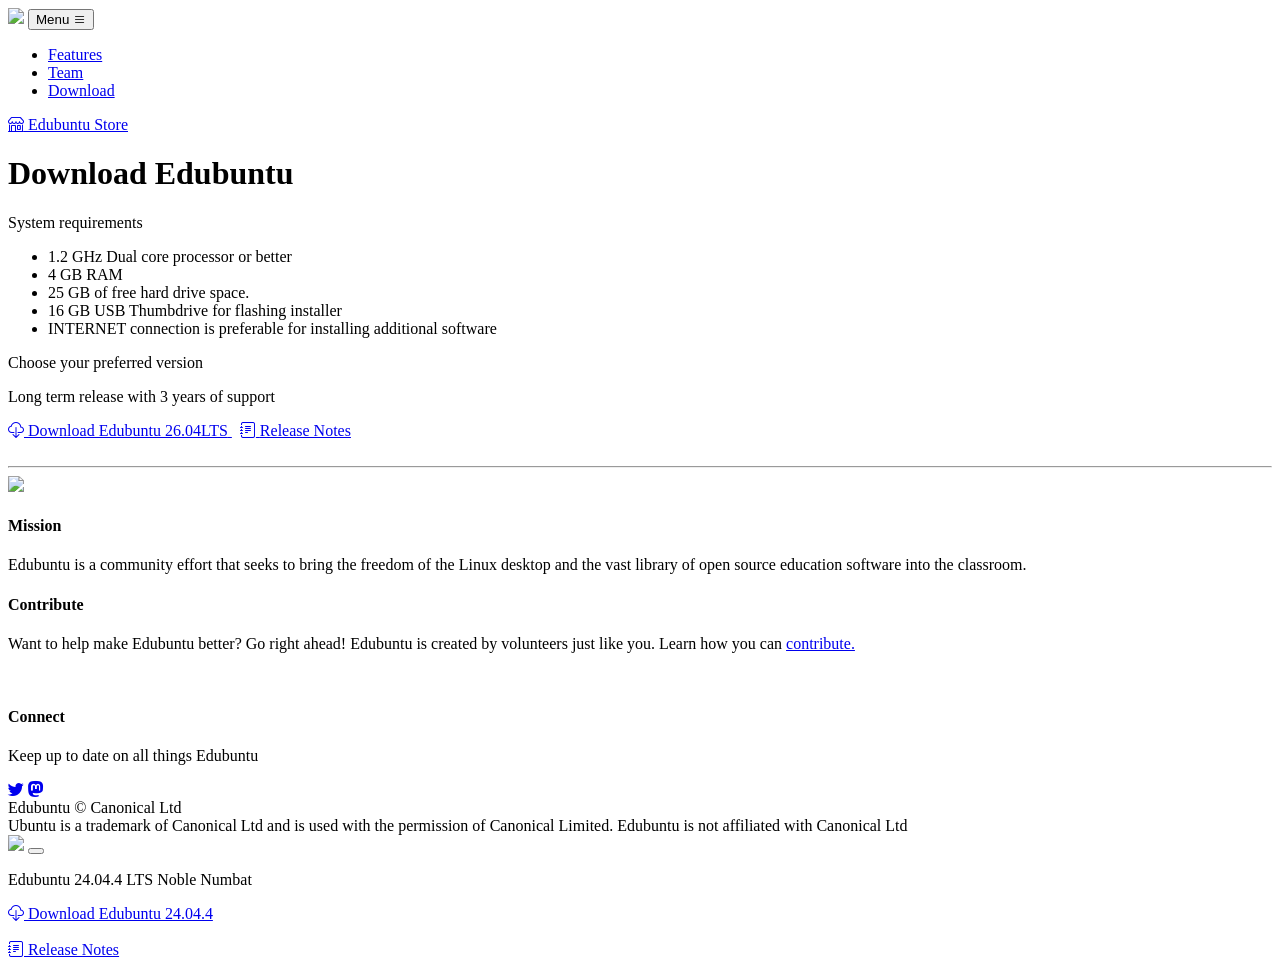
==== download.html @ 9490f84b "Update download links and descriptions for Edubuntu 26.04 LTS Co-authored-by: Copilot <copilot@githu" ====
<!DOCTYPE html>
<html lang="en">
    <head>
        <meta charset="utf-8" />
        <meta name="viewport" content="width=device-width, initial-scale=1, shrink-to-fit=no" />
        <meta name="description" content="" />
        <meta name="author" content="" />
        <title>Edubuntu</title>
        <link rel="icon" type="image/x-icon" href="assets/favicon.ico" />
        <!-- Bootstrap icons-->
        <link href="https://cdn.jsdelivr.net/npm/bootstrap-icons@1.5.0/font/bootstrap-icons.css" rel="stylesheet" />
        <!-- Google fonts-->
        <link rel="preconnect" href="https://fonts.gstatic.com" />
        <link href="https://fonts.googleapis.com/css2?family=Newsreader:ital,wght@0,600;1,600&amp;display=swap" rel="stylesheet" />
        <link href="https://fonts.googleapis.com/css2?family=Mulish:ital,wght@0,300;0,500;0,600;0,700;1,300;1,500;1,600;1,700&amp;display=swap" rel="stylesheet" />
        <link href="https://fonts.googleapis.com/css2?family=Kanit:ital,wght@0,400;1,400&amp;display=swap" rel="stylesheet" />
        <link href="https://fonts.googleapis.com/css2?family=Ubuntu" rel="stylesheet" />
        <!-- Core theme CSS (includes Bootstrap)-->
        <link href="css/styles.css" rel="stylesheet" />
    </head>
    <body id="page-top">
        <!-- Navigation-->
        <nav class="navbar navbar-expand-lg navbar-light fixed-top shadow-sm" id="mainNav">
            <div class="container px-5">
                <a href="#page-top"><img class="navbar-brand" src="assets/img/edubuntu-logo.svg" width="160px"/></a>
                <button class="navbar-toggler" type="button" data-bs-toggle="collapse" data-bs-target="#navbarResponsive" aria-controls="navbarResponsive" aria-expanded="false" aria-label="Toggle navigation">
                    Menu
                    <i class="bi-list"></i>
                </button>
                <div class="collapse navbar-collapse" id="navbarResponsive">
                    <ul class="navbar-nav ms-auto me-4 my-3 my-lg-0">
                        <li class="nav-item"><a class="nav-link me-lg-3" href="https://edubuntu.org#features">Features</a></li>
                        <li class="nav-item"><a class="nav-link me-lg-3" href="https://edubuntu.org/team.html">Team</a></li>
                        <li class="nav-item"><a class="nav-link me-lg-3" href="#download">Download</a></li>
                        <!--  <li class="nav-item"><a class="nav-link me-lg-3" href="#features">Community</a></li> -->
                    </ul>
                    <a class="btn btn-primary rounded-pill px-3 mb-2 mb-lg-0" href="https://edubuntu.myspreadshop.com/" target="_blank">
                        <span class="d-flex align-items-center">
                            <i class="bi-shop me-2"></i>
                            <span class="small">Edubuntu Store</span>
                        </span>
                    </a>
                </div>
            </div>
        </nav>
        <!-- Mashead header-->
        <header class="masthead">
            <div class="container px-5">
                <div class="row gx-5 align-items-center">
                    <div class="col-lg-6">
                        <!-- Mashead text and app badges-->
                        <div class="mb-5 mb-lg-0 text-center text-lg-start">
                            <h1 class="display-1 lh-1 mb-3">Download Edubuntu</h1>
                            <p class="lead fw-normal text-muted mb-5">System requirements</p>
                                <ul style="text-align: left">
                                    <li> 1.2 GHz Dual core processor or better </li>
                                    <li> 4 GB RAM </li>
                                    <li> 25 GB of free hard drive space.</li>
                                    <li> 16 GB USB Thumbdrive for flashing installer </li>
                                    <li> INTERNET connection is preferable for installing additional software </li>
                                </ul>
                            <p class="lead fw-normal text-muted mb-5">Choose your preferred version</p>
                            <p>Long term release with 3 years of support</p>
                            <div class="d-flex flex-column flex-lg-row align-items-center">
                                <a class="btn btn-primary px-3 mb-2 mb-lg-0" href="https://cdimages.ubuntu.com/edubuntu/releases/26.04/release">
                                    <span class="d-flex align-items-center">
                                        <i class="bi bi-cloud-download me-2"></i>
                                    <span class="small">Download Edubuntu 26.04LTS</span>
                                    </span>
                                </a>
                                &nbsp;
                                <a class="btn btn-outline-primary px-3 mb-2 mb-lg-0" target="_blank" href="https://discourse.ubuntu.com/t/edubuntu-26-04-lts-released/44455">
                                    <span class="d-flex align-items-center">
                                        <i class="bi bi-journal-text me-2"></i>
                                        <span class="small">Release Notes</span> 
                                    </span>
                                </a>
                            </div>
                            <br>
                            <hr>
                            <!-- Future release 
                            <p>Latest features with 9 months of support</p>
                            <div class="d-flex flex-column flex-lg-row align-items-center">
                                <a class="btn btn-primary px-3 mb-2 mb-lg-0" href="https://cdimages.ubuntu.com/edubuntu/releases/26.10/release">
                                    <span class="d-flex align-items-center">
                                        <i class="bi bi-cloud-download me-2"></i>
                                        <span class="small">Download Edubuntu 26.10</span>
                                    </span>
                                </a>
                                &nbsp;
                                <a class="btn btn-outline-primary px-3 mb-2 mb-lg-0" target="_blank" href="https://discourse.ubuntu.com/t/edubuntu-26-10-released/">
                                    <span class="d-flex align-items-center">
                                        <i class="bi bi-journal-text me-2"></i>
                                        <span class="small">Release Notes</span>
                                    </span>
                                </a>
                            </div>
                            -->
                        </div>
                    </div>
                    <div class="col-lg-6">
                        <!-- Masthead device mockup feature-->
                        <div class="masthead-device-mockup">
                            <img class="img-fluid" src="assets/img/edubuntu-laptop.png"/>
                        </div>
                    </div>
                </div>
            </div>
        </header>
        <!-- Community section-->
        <section class="bg-light">
            <div class="container px-5">
                <div class="row gx-5 align-items-top justify-content-center justify-content-lg-between">
                    <div class="col-md-4 mb-4">
                        <h4>Mission</h4>
                        <p class="fw-normal text-muted mb-4 mb-lg-0">Edubuntu is a community effort that seeks to bring the freedom of the Linux desktop and the vast library of open source education software into the classroom.</p>
                    </div>
                    <div class="col-md-4 mb-4">
                        <h4>Contribute</h4>
                        <p class="fw-normal text-muted mb-4 mb-lg-0">Want to help make Edubuntu better? Go right ahead! Edubuntu is created by volunteers just like you. Learn how you can <a href="https://ubuntu.com/community/contribute">contribute.</a></p>
                        <br />
                    </div>
                    <div class="col-md-4 mb-4">
                        <h4>Connect</h4>
                        <p class="fw-normal text-muted mb-lg-0">Keep up to date on all things Edubuntu</p>
                        <a href="https://twitter.com/edubuntuproject"><i class="bi-twitter icon-feature text-edubuntu"></i></a>
                        <a href="https://ubuntu.social/@edubuntu"><i class="bi-mastodon icon-feature text-edubuntu"></i></a>
                        <br />
                    </div>
                </div>
            </div>
        </section>
        <!-- Footer-->
        <footer class="bg-black text-center py-5">
            <div class="container px-5">
                <div class="text-white-50 small">
                    <div class="mb-2">Edubuntu &copy; Canonical Ltd</div>
                    <span class="mx-1">Ubuntu is a trademark of Canonical Ltd and is used with the permission of Canonical Limited. Edubuntu is not affiliated with Canonical Ltd</span>
                </div>
            </div>
        </footer>
        <!-- Download Modal-->
        <div class="modal fade" id="downloadModal" tabindex="-1" aria-labelledby="downloadModalLabel" aria-hidden="true">
            <div class="modal-dialog modal-dialog-centered">
                <div class="modal-content">
                    <div class="modal-header bg-edubuntu-solid p-4">
                        <img src="assets/img/edubuntu-banner-white.svg" width="160px"/>
                        <button class="btn-close btn-close-white" type="button" data-bs-dismiss="modal" aria-label="Close"></button>
                    </div>
                    <div class="modal-body border-0 p-4">
                        <p>Edubuntu 24.04.4 LTS Noble Numbat</p>
                        <a class="btn btn-primary px-3 mb-2 mb-lg-0" href="https://cdimages.ubuntu.com/edubuntu/releases/24.04.4/release">
                            <span class="d-flex align-items-center">
                                <i class="bi bi-cloud-download me-2"></i>
                                <span class="small">Download Edubuntu 24.04.4</span>
                            </span>
                        </a>
                        <br /><br />
                        <a class="btn btn-outline-primary px-3 mb-2 mb-lg-0" target="_blank" href="https://discourse.ubuntu.com/t/edubuntu-26-04-lts-released">
                            <span class="d-flex align-items-center">
                                <i class="bi bi-journal-text me-2"></i>
                                <span class="small">Release Notes</span> 
                            </span>
                        </a>
                    </div>
                </div>
            </div>
        </div>
        <!-- Bootstrap core JS-->
        <script src="https://cdn.jsdelivr.net/npm/bootstrap@5.2.3/dist/js/bootstrap.bundle.min.js"></script>
        <!-- Core theme JS-->
        <script src="js/scripts.js"></script>
    </body>
</html>
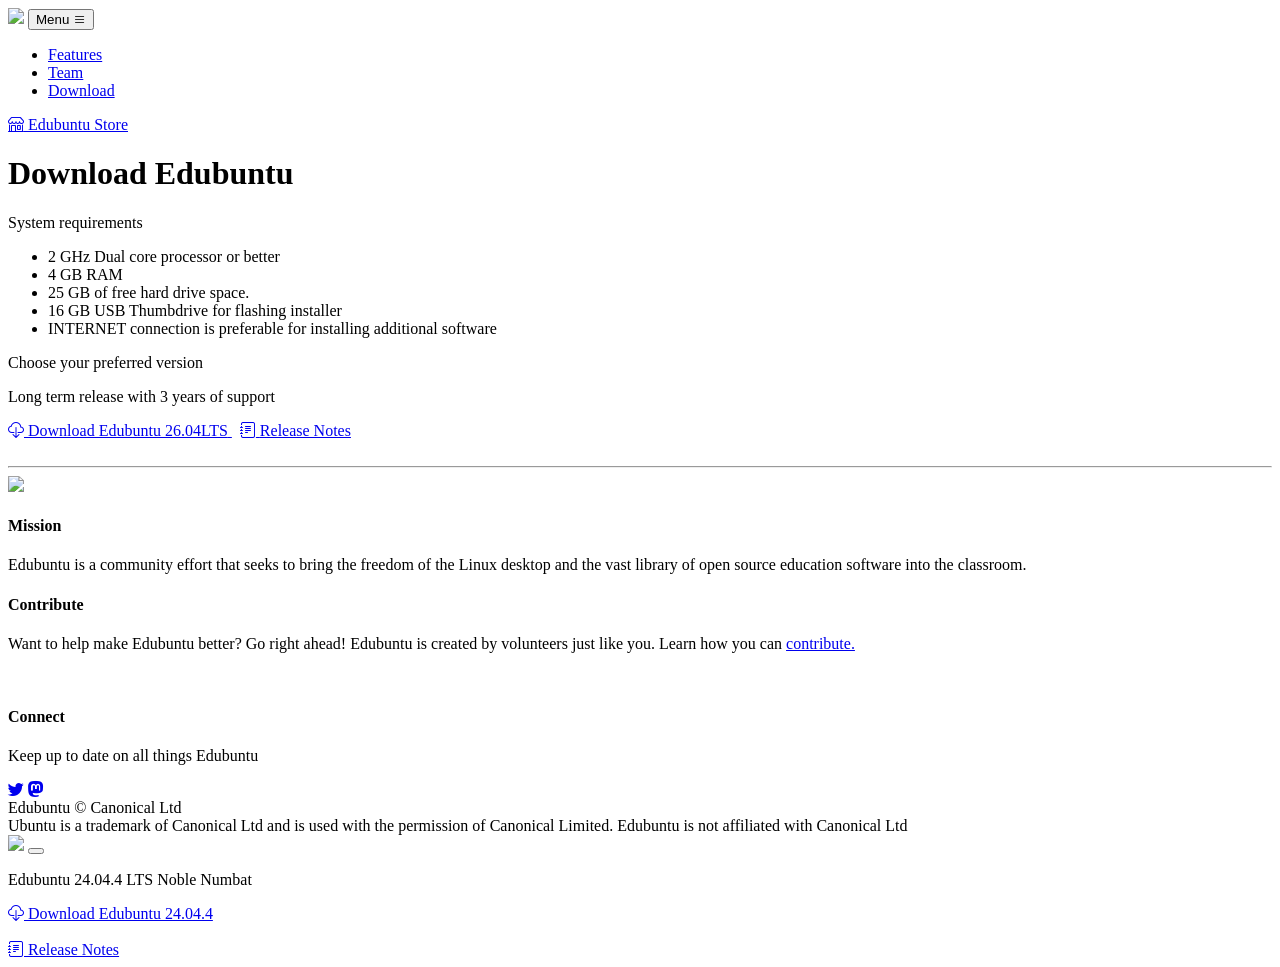
==== commit 0f3eed39: "Merge branch 'aaronprisk:main' into main" ====
--- a/download.html
+++ b/download.html
@@ -53,7 +53,7 @@
                             <h1 class="display-1 lh-1 mb-3">Download Edubuntu</h1>
                             <p class="lead fw-normal text-muted mb-5">System requirements</p>
                                 <ul style="text-align: left">
-                                    <li> 1.2 GHz Dual core processor or better </li>
+                                    <li> 2 GHz Dual core processor or better </li>
                                     <li> 4 GB RAM </li>
                                     <li> 25 GB of free hard drive space.</li>
                                     <li> 16 GB USB Thumbdrive for flashing installer </li>
@@ -69,7 +69,7 @@
                                     </span>
                                 </a>
                                 &nbsp;
-                                <a class="btn btn-outline-primary px-3 mb-2 mb-lg-0" target="_blank" href="https://discourse.ubuntu.com/t/edubuntu-26-04-lts-released/44455">
+                                <a class="btn btn-outline-primary px-3 mb-2 mb-lg-0" target="_blank" href="https://discourse.ubuntu.com/t/edubuntu-26-04-lts-released">
                                     <span class="d-flex align-items-center">
                                         <i class="bi bi-journal-text me-2"></i>
                                         <span class="small">Release Notes</span> 
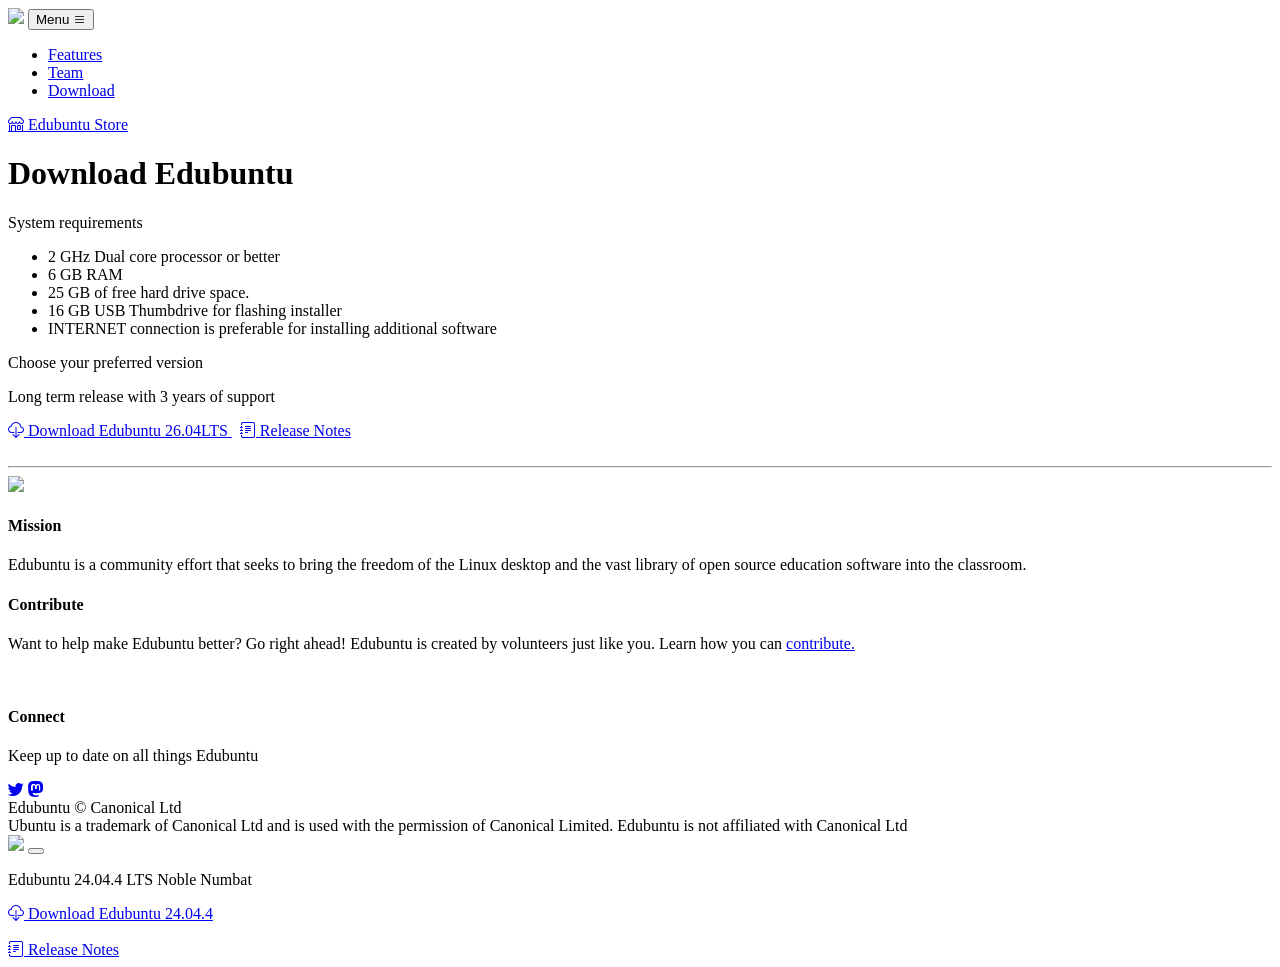
==== commit 192cc7cd: "Update system requirements from 4 GB to 6 GB RAM Updated requirements from 4 to 6 GB to match ubuntu" ====
--- a/download.html
+++ b/download.html
@@ -54,7 +54,7 @@
                             <p class="lead fw-normal text-muted mb-5">System requirements</p>
                                 <ul style="text-align: left">
                                     <li> 2 GHz Dual core processor or better </li>
-                                    <li> 4 GB RAM </li>
+                                    <li> 6 GB RAM </li>
                                     <li> 25 GB of free hard drive space.</li>
                                     <li> 16 GB USB Thumbdrive for flashing installer </li>
                                     <li> INTERNET connection is preferable for installing additional software </li>
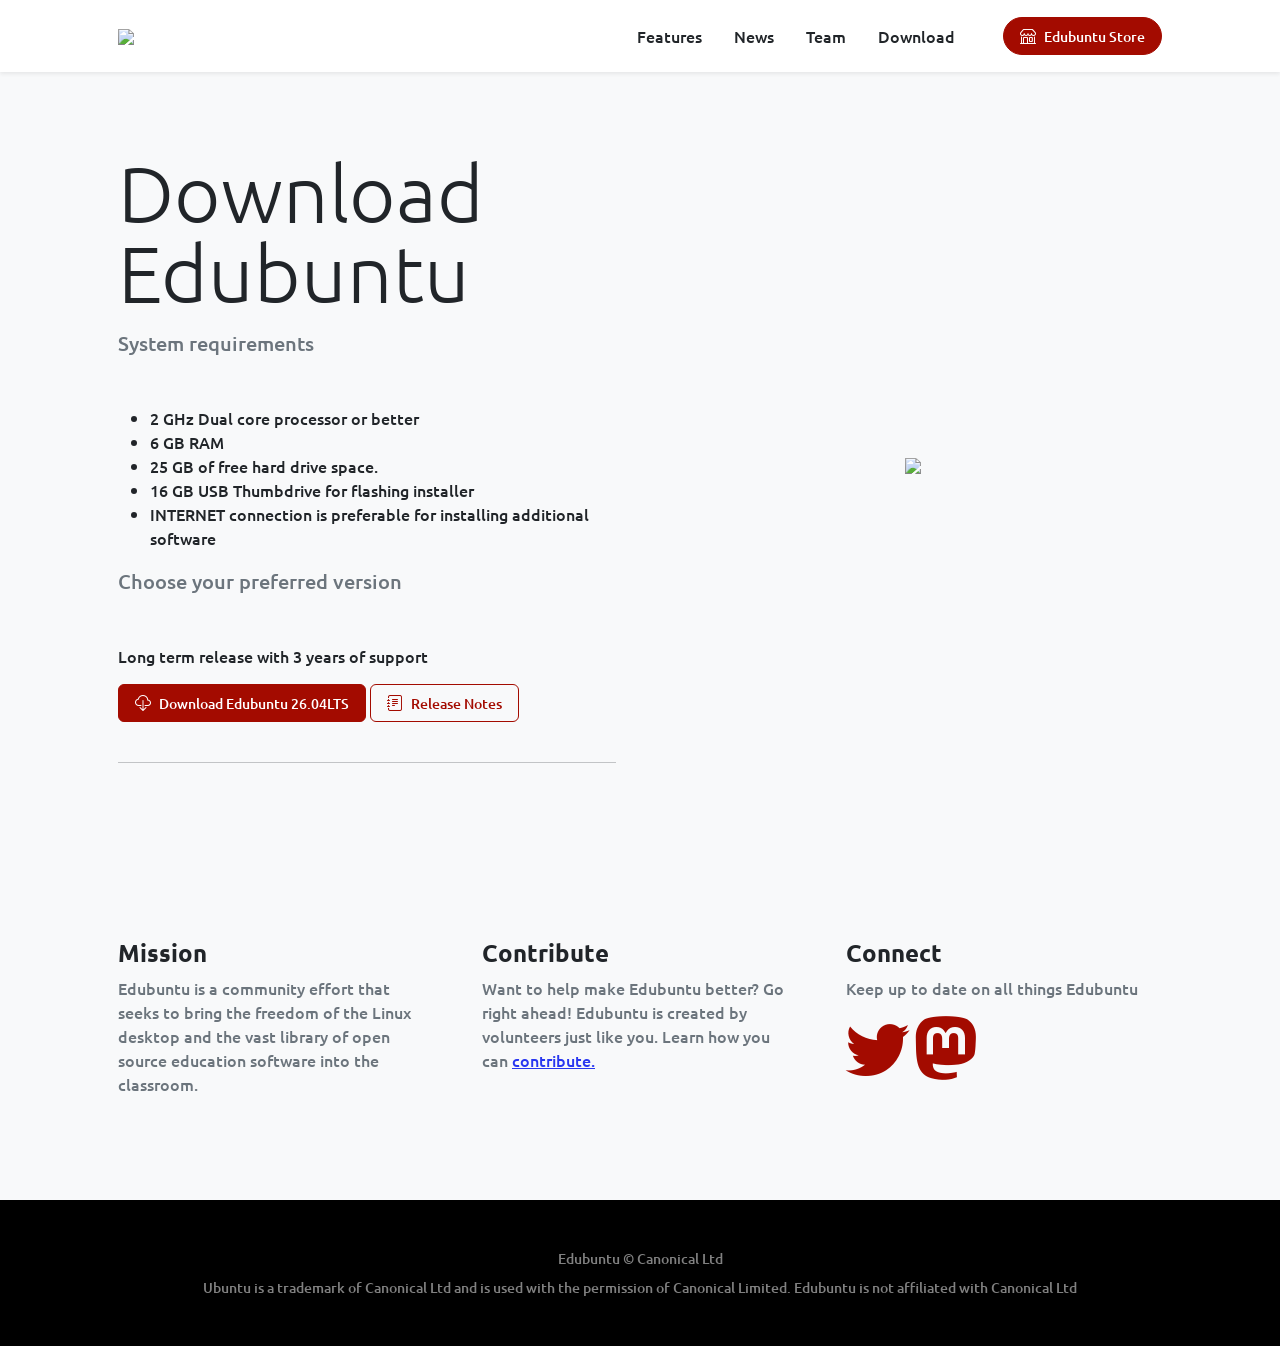
==== commit d1fbbf33: "Add News link to navigation bar for improved accessibility Co-authored-by: Copilot <copilot@github.c" ====
--- a/download.html
+++ b/download.html
@@ -30,6 +30,7 @@
                 <div class="collapse navbar-collapse" id="navbarResponsive">
                     <ul class="navbar-nav ms-auto me-4 my-3 my-lg-0">
                         <li class="nav-item"><a class="nav-link me-lg-3" href="https://edubuntu.org#features">Features</a></li>
+                        <li class="nav-item"><a class="nav-link me-lg-3" href="https://edubuntu.org/news.html">News</a></li>
                         <li class="nav-item"><a class="nav-link me-lg-3" href="https://edubuntu.org/team.html">Team</a></li>
                         <li class="nav-item"><a class="nav-link me-lg-3" href="#download">Download</a></li>
                         <!--  <li class="nav-item"><a class="nav-link me-lg-3" href="#features">Community</a></li> -->
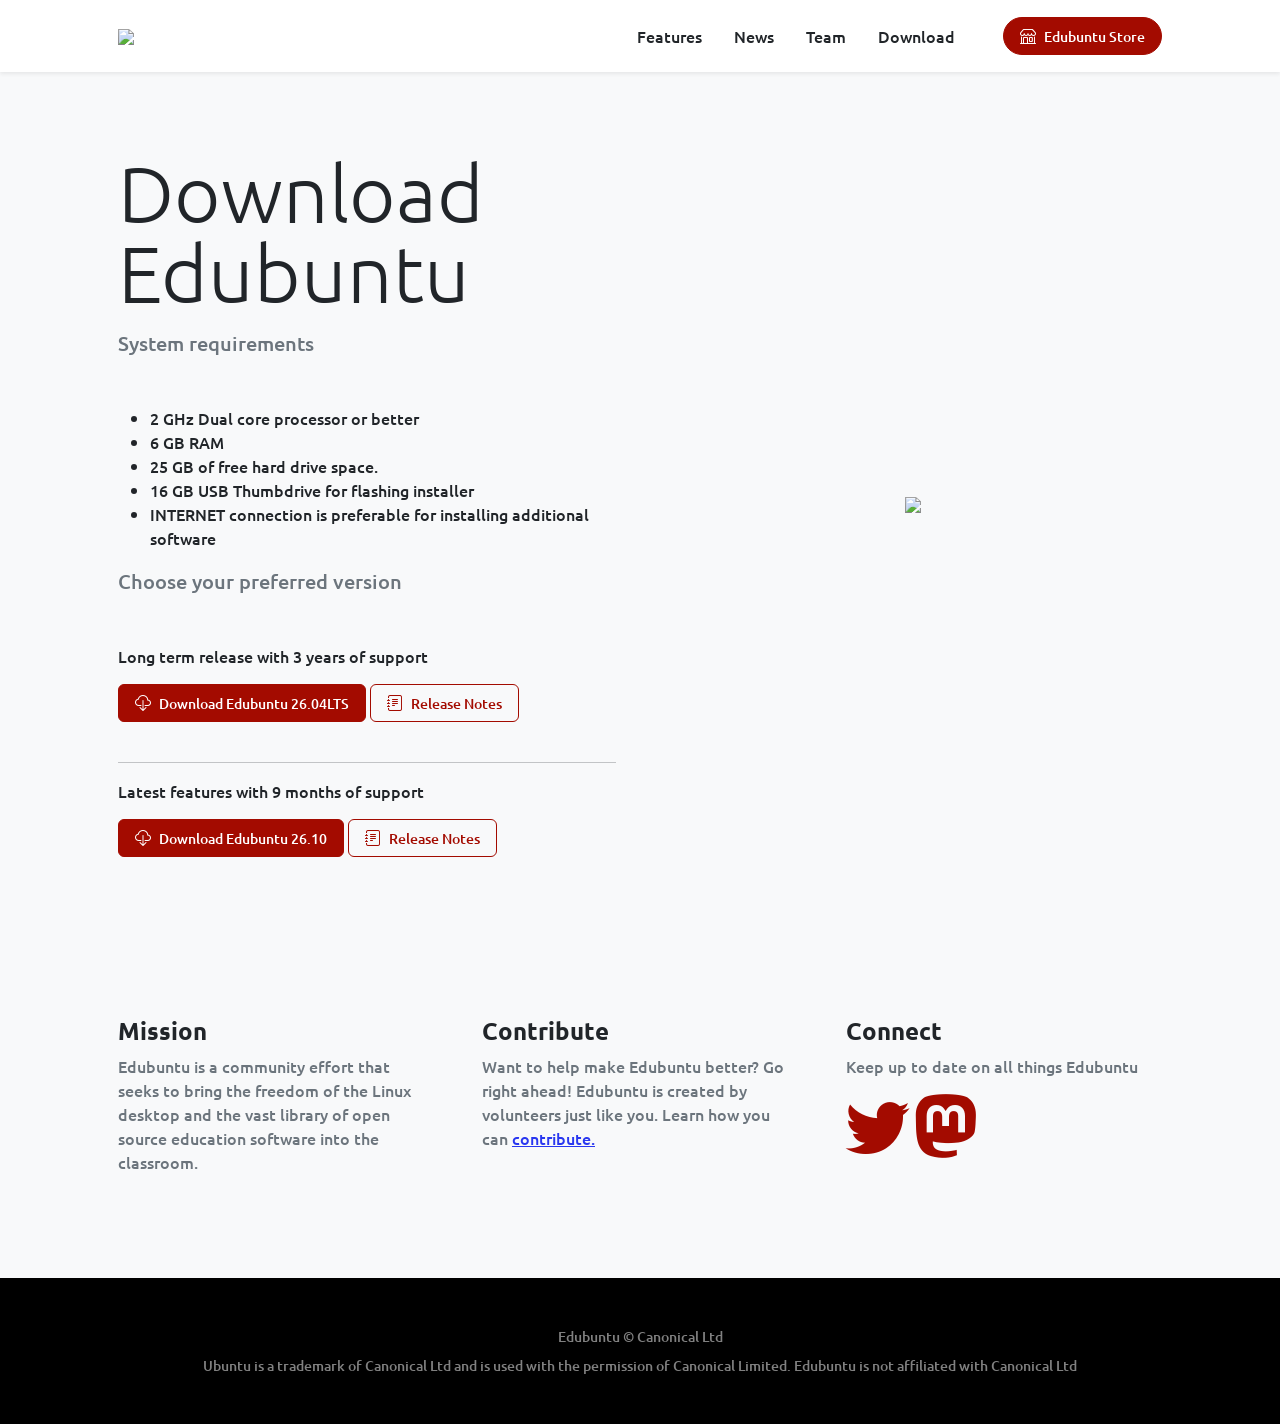
==== commit 317df728: "Update download.html to remove comment and fix link Removed comment for future release and updated r" ====
--- a/download.html
+++ b/download.html
@@ -70,7 +70,7 @@
                                     </span>
                                 </a>
                                 &nbsp;
-                                <a class="btn btn-outline-primary px-3 mb-2 mb-lg-0" target="_blank" href="https://discourse.ubuntu.com/t/edubuntu-26-04-lts-released">
+                                <a class="btn btn-outline-primary px-3 mb-2 mb-lg-0" target="_blank" href="https://www.edubuntu.org/news.html#2026-04-edubuntu-2604-released">
                                     <span class="d-flex align-items-center">
                                         <i class="bi bi-journal-text me-2"></i>
                                         <span class="small">Release Notes</span> 
@@ -79,7 +79,6 @@
                             </div>
                             <br>
                             <hr>
-                            <!-- Future release 
                             <p>Latest features with 9 months of support</p>
                             <div class="d-flex flex-column flex-lg-row align-items-center">
                                 <a class="btn btn-primary px-3 mb-2 mb-lg-0" href="https://cdimages.ubuntu.com/edubuntu/releases/26.10/release">
@@ -89,14 +88,13 @@
                                     </span>
                                 </a>
                                 &nbsp;
-                                <a class="btn btn-outline-primary px-3 mb-2 mb-lg-0" target="_blank" href="https://discourse.ubuntu.com/t/edubuntu-26-10-released/">
+                                <a class="btn btn-outline-primary px-3 mb-2 mb-lg-0" target="_blank" href="https://www.edubuntu.org/news.html#2026-10-edubuntu-26-10-released">
                                     <span class="d-flex align-items-center">
                                         <i class="bi bi-journal-text me-2"></i>
                                         <span class="small">Release Notes</span>
                                     </span>
                                 </a>
                             </div>
-                            -->
                         </div>
                     </div>
                     <div class="col-lg-6">
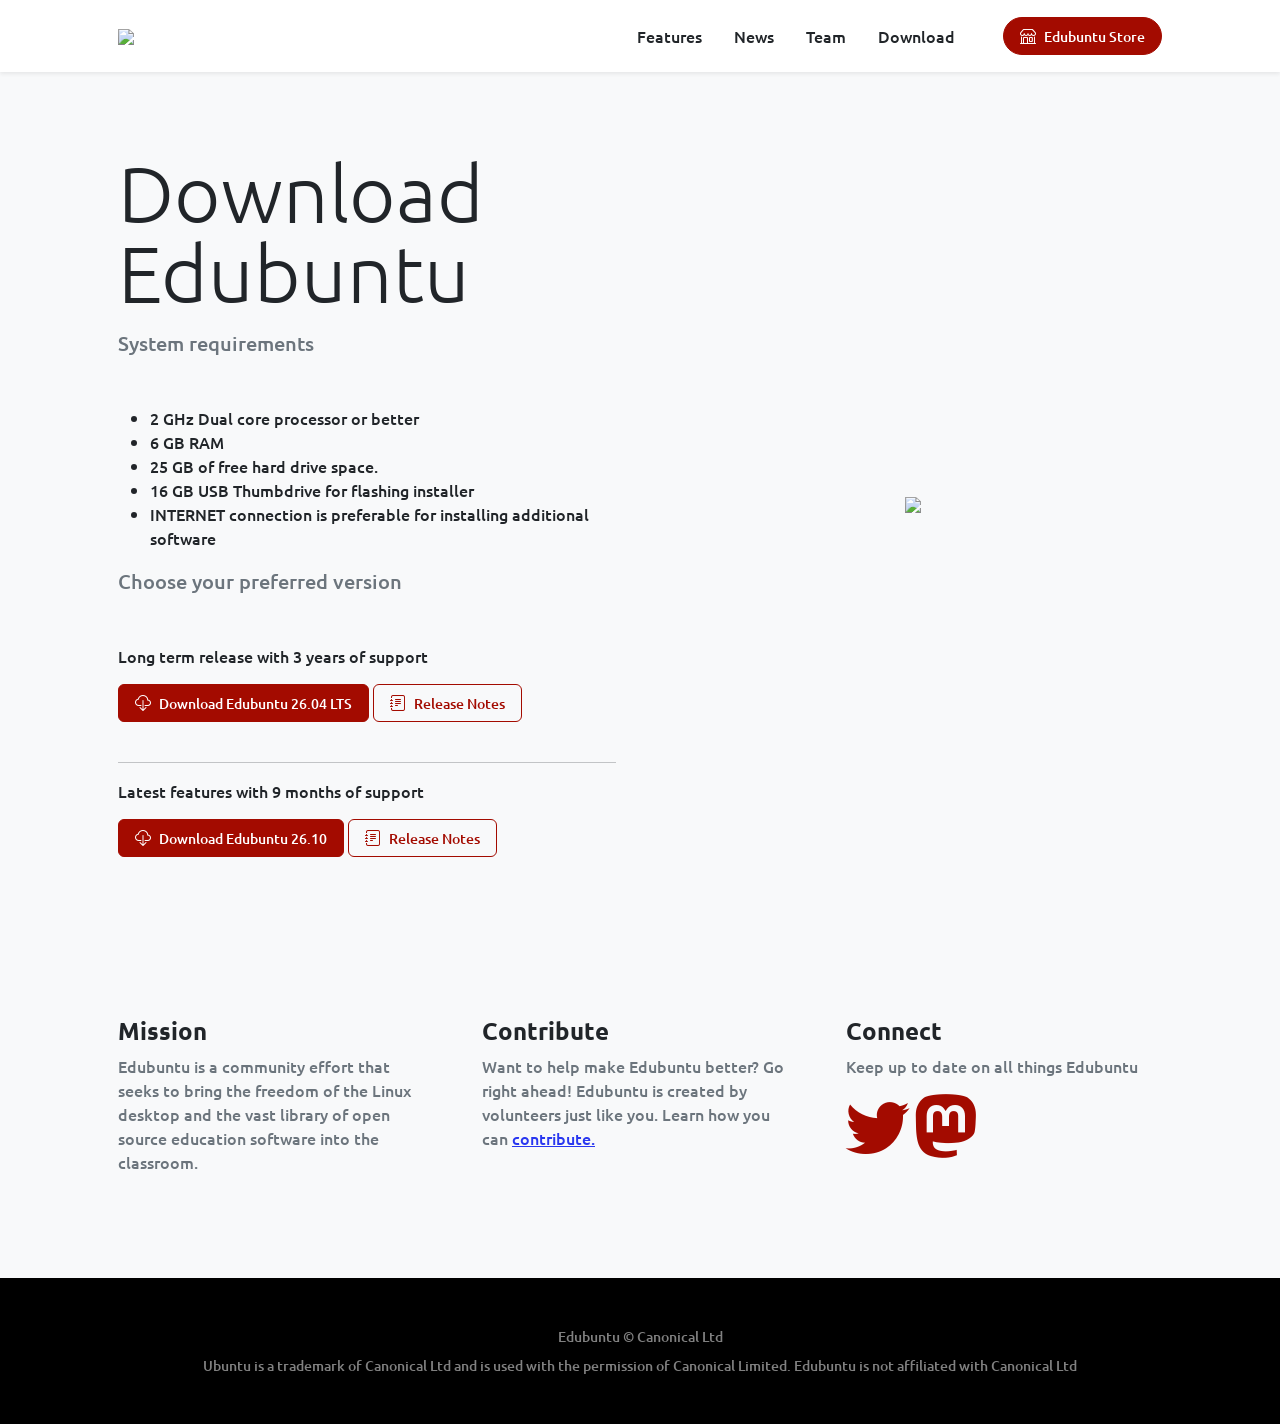
==== commit 5ea98dac: "Fix spacing in download button text for Edubuntu" ====
--- a/download.html
+++ b/download.html
@@ -66,7 +66,7 @@
                                 <a class="btn btn-primary px-3 mb-2 mb-lg-0" href="https://cdimages.ubuntu.com/edubuntu/releases/26.04/release">
                                     <span class="d-flex align-items-center">
                                         <i class="bi bi-cloud-download me-2"></i>
-                                    <span class="small">Download Edubuntu 26.04LTS</span>
+                                    <span class="small">Download Edubuntu 26.04 LTS</span>
                                     </span>
                                 </a>
                                 &nbsp;
